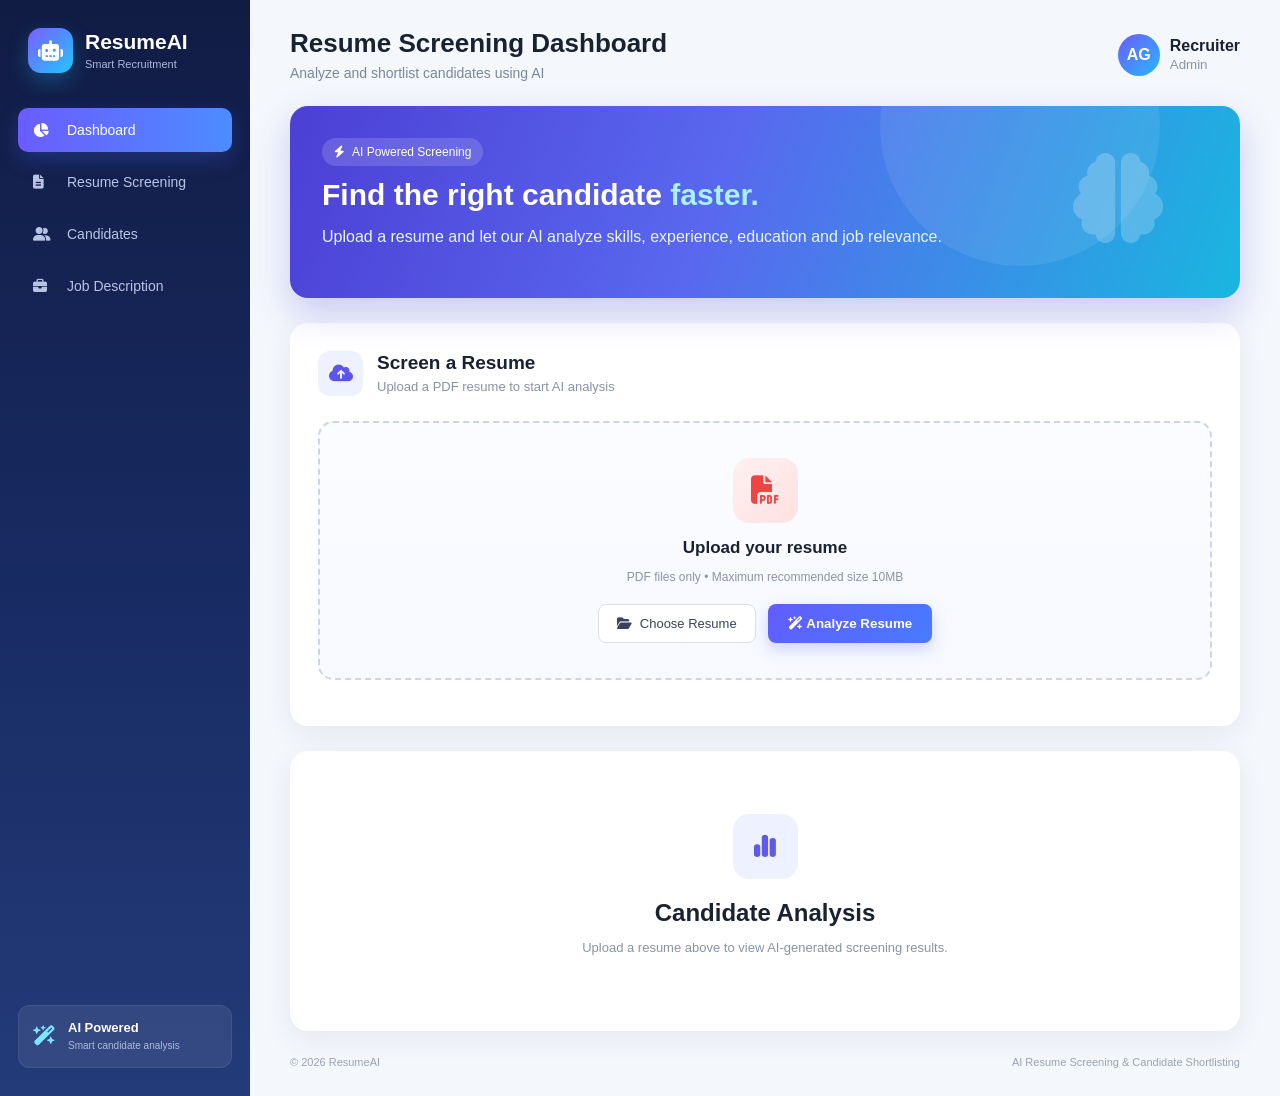
==== frontend/index.html @ be5066f3 "Initial commit - AI Resume Screening System" ====
<!DOCTYPE html>
<html lang="en">

<head>
    <meta charset="UTF-8">
    <meta name="viewport" content="width=device-width, initial-scale=1.0">

    <title>AI Resume Screening</title>

    <link rel="stylesheet" href="style.css">

    <link
        rel="stylesheet"
        href="https://cdnjs.cloudflare.com/ajax/libs/font-awesome/6.5.2/css/all.min.css"
    >
</head>

<body>

    <div class="app">

        <!-- SIDEBAR -->

        <aside class="sidebar">

            <div class="logo">
                <div class="logo-icon">
                    <i class="fa-solid fa-robot"></i>
                </div>

                <div>
                    <h2>ResumeAI</h2>
                    <span>Smart Recruitment</span>
                </div>
            </div>


            <nav>

                <a class="active">
                    <i class="fa-solid fa-chart-pie"></i>
                    Dashboard
                </a>

                <a>
                    <i class="fa-solid fa-file-lines"></i>
                    Resume Screening
                </a>

                <a>
                    <i class="fa-solid fa-user-group"></i>
                    Candidates
                </a>

                <a>
                    <i class="fa-solid fa-briefcase"></i>
                    Job Description
                </a>

            </nav>


            <div class="sidebar-bottom">

                <div class="ai-box">

                    <i class="fa-solid fa-wand-magic-sparkles"></i>

                    <div>
                        <b>AI Powered</b>
                        <small>Smart candidate analysis</small>
                    </div>

                </div>

            </div>

        </aside>


        <!-- MAIN CONTENT -->

        <main class="main">

            <!-- TOP BAR -->

            <header class="topbar">

                <div>
                    <h1>Resume Screening Dashboard</h1>

                    <p>
                        Analyze and shortlist candidates using AI
                    </p>
                </div>


                <div class="profile">

                    <div class="profile-icon">
                        AG
                    </div>

                    <div>
                        <b>Recruiter</b>
                        <small>Admin</small>
                    </div>

                </div>

            </header>


            <!-- WELCOME BANNER -->

            <section class="hero">

                <div class="hero-content">

                    <span class="badge">
                        <i class="fa-solid fa-bolt"></i>
                        AI Powered Screening
                    </span>

                    <h2>
                        Find the right candidate
                        <span>faster.</span>
                    </h2>

                    <p>
                        Upload a resume and let our AI analyze
                        skills, experience, education and job relevance.
                    </p>

                </div>


                <div class="hero-icon">

                    <i class="fa-solid fa-brain"></i>

                </div>

            </section>


            <!-- UPLOAD -->

            <section class="upload-card">

                <div class="section-title">

                    <div class="title-icon">
                        <i class="fa-solid fa-cloud-arrow-up"></i>
                    </div>

                    <div>
                        <h2>Screen a Resume</h2>

                        <p>
                            Upload a PDF resume to start AI analysis
                        </p>
                    </div>

                </div>


                <div class="upload-area">

                    <div class="upload-icon">

                        <i class="fa-solid fa-file-pdf"></i>

                    </div>


                    <h3>
                        Upload your resume
                    </h3>


                    <p>
                        PDF files only • Maximum recommended size 10MB
                    </p>


                    <label class="choose-btn">

                        <i class="fa-solid fa-folder-open"></i>

                        Choose Resume

                        <input
                            type="file"
                            id="resumeFile"
                            accept=".pdf"
                        >

                    </label>


                    <button
                        class="screen-btn"
                        onclick="screenResume()"
                    >

                        <i class="fa-solid fa-wand-magic-sparkles"></i>

                        Analyze Resume

                    </button>

                </div>


                <div id="status"></div>

            </section>


            <!-- RESULT -->

            <section
                id="result"
                class="result-section"
            >

                <div class="empty-result">

                    <div class="empty-icon">

                        <i class="fa-solid fa-chart-simple"></i>

                    </div>

                    <h2>
                        Candidate Analysis
                    </h2>

                    <p>
                        Upload a resume above to view AI-generated
                        screening results.
                    </p>

                </div>

            </section>


            <!-- FOOTER -->

            <footer>

                <span>
                    © 2026 ResumeAI
                </span>

                <span>
                    AI Resume Screening & Candidate Shortlisting
                </span>

            </footer>

        </main>

    </div>


    <script src="script.js"></script>

</body>

</html>
---- frontend/style.css ----
* {
    box-sizing: border-box;
}

body {
    margin: 0;
    font-family: "Segoe UI", Arial, sans-serif;
    background: #f4f7fc;
    color: #182230;
}


/* =========================
   APP
========================= */

.app {
    display: flex;
    min-height: 100vh;
}


/* =========================
   SIDEBAR
========================= */

.sidebar {
    width: 250px;
    min-height: 100vh;

    background:
        linear-gradient(
            180deg,
            #111c44 0%,
            #182b63 55%,
            #243b7a 100%
        );

    color: white;
    padding: 28px 18px;

    display: flex;
    flex-direction: column;
}


.logo {
    display: flex;
    align-items: center;
    gap: 12px;

    padding: 0 10px 35px;
}


.logo-icon {
    width: 45px;
    height: 45px;

    display: flex;
    align-items: center;
    justify-content: center;

    background:
        linear-gradient(
            135deg,
            #7c5cff,
            #20c7ff
        );

    border-radius: 13px;

    font-size: 20px;

    box-shadow:
        0 8px 20px rgba(32, 199, 255, 0.25);
}


.logo h2 {
    margin: 0;
    font-size: 21px;
}


.logo span {
    font-size: 11px;
    color: #aeb9dd;
}


nav {
    display: flex;
    flex-direction: column;
    gap: 8px;
}


nav a {
    display: flex;
    align-items: center;
    gap: 14px;

    padding: 14px 15px;

    color: #b9c4e5;
    text-decoration: none;

    border-radius: 10px;

    font-size: 14px;

    transition: 0.2s;
}


nav a i {
    width: 20px;
}


nav a:hover {
    background: rgba(255,255,255,0.08);
    color: white;
}


nav a.active {
    background:
        linear-gradient(
            90deg,
            #6b5cff,
            #4d8cff
        );

    color: white;

    box-shadow:
        0 8px 20px rgba(70, 100, 255, 0.25);
}


.sidebar-bottom {
    margin-top: auto;
}


.ai-box {
    display: flex;
    align-items: center;
    gap: 12px;

    padding: 14px;

    border-radius: 12px;

    background: rgba(255,255,255,0.08);

    border: 1px solid rgba(255,255,255,0.08);
}


.ai-box i {
    color: #7ce7ff;
    font-size: 20px;
}


.ai-box b {
    display: block;
    font-size: 13px;
}


.ai-box small {
    color: #aeb9dd;
    font-size: 10px;
}


/* =========================
   MAIN
========================= */

.main {
    flex: 1;

    padding: 28px 40px;

    max-width: 1500px;
}


/* =========================
   TOPBAR
========================= */

.topbar {
    display: flex;

    justify-content: space-between;
    align-items: center;

    margin-bottom: 25px;
}


.topbar h1 {
    margin: 0;

    font-size: 26px;

    color: #182230;
}


.topbar p {
    margin: 6px 0 0;

    color: #7b8798;

    font-size: 14px;
}


.profile {
    display: flex;
    align-items: center;
    gap: 10px;
}


.profile-icon {
    width: 42px;
    height: 42px;

    display: flex;
    align-items: center;
    justify-content: center;

    border-radius: 50%;

    background:
        linear-gradient(
            135deg,
            #6b5cff,
            #28b7ff
        );

    color: white;

    font-weight: bold;
}


.profile small {
    display: block;
    color: #8a94a5;
    margin-top: 2px;
}


/* =========================
   HERO
========================= */

.hero {

    position: relative;

    overflow: hidden;

    padding: 32px;

    border-radius: 18px;

    color: white;

    background:
        linear-gradient(
            110deg,
            #4c3fd4,
            #5968ef 45%,
            #19b6df
        );

    display: flex;

    justify-content: space-between;

    align-items: center;

    box-shadow:
        0 15px 35px rgba(78, 75, 220, 0.25);

    margin-bottom: 25px;
}


.hero::after {

    content: "";

    position: absolute;

    width: 280px;
    height: 280px;

    border-radius: 50%;

    background: rgba(255,255,255,0.08);

    right: 80px;
    top: -120px;
}


.hero-content {
    position: relative;
    z-index: 2;
}


.badge {

    display: inline-flex;

    align-items: center;

    gap: 7px;

    padding: 7px 12px;

    border-radius: 20px;

    background: rgba(255,255,255,0.15);

    font-size: 12px;

    margin-bottom: 12px;
}


.hero h2 {

    margin: 0;

    font-size: 30px;

    max-width: 600px;
}


.hero h2 span {

    color: #a7f3ff;
}


.hero p {

    margin-top: 12px;

    max-width: 650px;

    line-height: 1.6;

    color: #e6f7ff;
}


.hero-icon {

    position: relative;

    z-index: 2;

    font-size: 90px;

    color: rgba(255,255,255,0.22);

    margin-right: 45px;
}


/* =========================
   UPLOAD CARD
========================= */

.upload-card {

    background: white;

    border-radius: 18px;

    padding: 28px;

    box-shadow:
        0 8px 30px rgba(31, 45, 70, 0.07);

    margin-bottom: 25px;
}


.section-title {

    display: flex;

    align-items: center;

    gap: 14px;

    margin-bottom: 25px;
}


.title-icon {

    width: 45px;
    height: 45px;

    display: flex;

    align-items: center;
    justify-content: center;

    border-radius: 12px;

    background: #eef1ff;

    color: #5b55e8;

    font-size: 19px;
}


.section-title h2 {

    margin: 0;

    font-size: 19px;
}


.section-title p {

    margin: 5px 0 0;

    color: #8893a4;

    font-size: 13px;
}


/* =========================
   UPLOAD AREA
========================= */

.upload-area {

    border: 2px dashed #cbd5e7;

    border-radius: 15px;

    padding: 35px;

    text-align: center;

    background:
        linear-gradient(
            180deg,
            #fbfcff,
            #f7f9ff
        );

    transition: 0.2s;
}


.upload-area:hover {

    border-color: #6b5cff;

    background: #f7f7ff;
}


.upload-icon {

    width: 65px;
    height: 65px;

    margin: auto;

    display: flex;

    align-items: center;
    justify-content: center;

    border-radius: 16px;

    background:
        linear-gradient(
            135deg,
            #fff0f0,
            #ffe1e1
        );

    color: #ef4444;

    font-size: 28px;
}


.upload-area h3 {

    margin: 15px 0 6px;

    font-size: 17px;
}


.upload-area p {

    color: #8a94a5;

    font-size: 12px;

    margin-bottom: 20px;
}


input[type="file"] {

    display: none;
}


.choose-btn {

    display: inline-flex;

    align-items: center;

    gap: 8px;

    padding: 11px 18px;

    background: white;

    border: 1px solid #d9dfeb;

    border-radius: 8px;

    color: #39445a;

    cursor: pointer;

    font-size: 13px;

    margin-right: 8px;
}


.choose-btn:hover {

    border-color: #6b5cff;

    color: #5b55e8;
}


.screen-btn {

    border: none;

    padding: 12px 20px;

    border-radius: 8px;

    cursor: pointer;

    color: white;

    background:
        linear-gradient(
            135deg,
            #635bff,
            #477cff
        );

    font-weight: 600;

    box-shadow:
        0 6px 15px rgba(83, 91, 240, 0.25);

    transition: 0.2s;
}


.screen-btn:hover {

    transform: translateY(-1px);

    box-shadow:
        0 9px 20px rgba(83, 91, 240, 0.35);
}


#status {

    text-align: center;

    margin-top: 18px;

    font-size: 13px;

    font-weight: 600;
}


/* =========================
   RESULTS
========================= */

.result-section {

    background: white;

    border-radius: 18px;

    padding: 28px;

    box-shadow:
        0 8px 30px rgba(31, 45, 70, 0.07);
}


.empty-result {

    text-align: center;

    padding: 35px;
}


.empty-icon {

    width: 65px;
    height: 65px;

    margin: auto;

    display: flex;

    align-items: center;
    justify-content: center;

    border-radius: 16px;

    background: #eef1ff;

    color: #6159e8;

    font-size: 25px;
}


.empty-result h2 {

    margin-bottom: 5px;
}


.empty-result p {

    color: #8a94a5;

    font-size: 13px;
}


/* =========================
   RESULT HEADER
========================= */

.result-header {

    display: flex;

    justify-content: space-between;

    align-items: center;

    margin-bottom: 22px;
}


.result-header h2 {

    margin: 0;

    font-size: 20px;
}


.result-header p {

    color: #7b8798;

    font-size: 13px;
}


/* =========================
   SCORE CARDS
========================= */

.score-grid {

    display: grid;

    grid-template-columns:
        repeat(4, 1fr);

    gap: 15px;

    margin-bottom: 22px;
}


.score-card {

    padding: 20px;

    border-radius: 14px;

    border: 1px solid #e7ebf3;

    background: #fbfcff;
}


.score-card h3 {

    margin: 0;

    color: #7b8798;

    font-size: 12px;

    font-weight: 600;
}


.score {

    font-size: 26px;

    font-weight: 700;

    margin-top: 10px;

    color: #4f46e5;
}


.score-card:last-child {

    background:
        linear-gradient(
            135deg,
            #eef2ff,
            #e6f7ff
        );

    border-color: #cbd5ff;
}


.score-card:last-child .score {

    color: #4338ca;
}


/* =========================
   INFO GRID
========================= */

.info-grid {

    display: grid;

    grid-template-columns:
        1fr 1fr;

    gap: 15px;
}


.info-card {

    padding: 20px;

    border: 1px solid #e7ebf3;

    border-radius: 14px;

    background: white;
}


.info-card h3 {

    margin-top: 0;

    font-size: 15px;
}


.info-card ul {

    padding-left: 20px;

    line-height: 1.8;

    color: #586579;

    font-size: 13px;
}


.info-card p {

    color: #667085;

    font-size: 13px;
}


/* =========================
   FOOTER
========================= */

footer {

    display: flex;

    justify-content: space-between;

    margin-top: 25px;

    color: #9aa3b2;

    font-size: 11px;
}


/* =========================
   RESPONSIVE
========================= */

@media (max-width: 950px) {

    .sidebar {
        width: 210px;
    }

    .main {
        padding: 25px;
    }

    .score-grid {
        grid-template-columns: 1fr 1fr;
    }

}


@media (max-width: 700px) {

    .sidebar {
        display: none;
    }

    .main {
        padding: 18px;
    }

    .hero {
        padding: 25px;
    }

    .hero-icon {
        display: none;
    }

    .info-grid {
        grid-template-columns: 1fr;
    }

    .score-grid {
        grid-template-columns: 1fr 1fr;
    }

    .choose-btn,
    .screen-btn {
        margin: 5px;
    }

}


@media (max-width: 450px) {

    .score-grid {
        grid-template-columns: 1fr;
    }

    .topbar {
        align-items: flex-start;
    }

    .profile {
        display: none;
    }

}
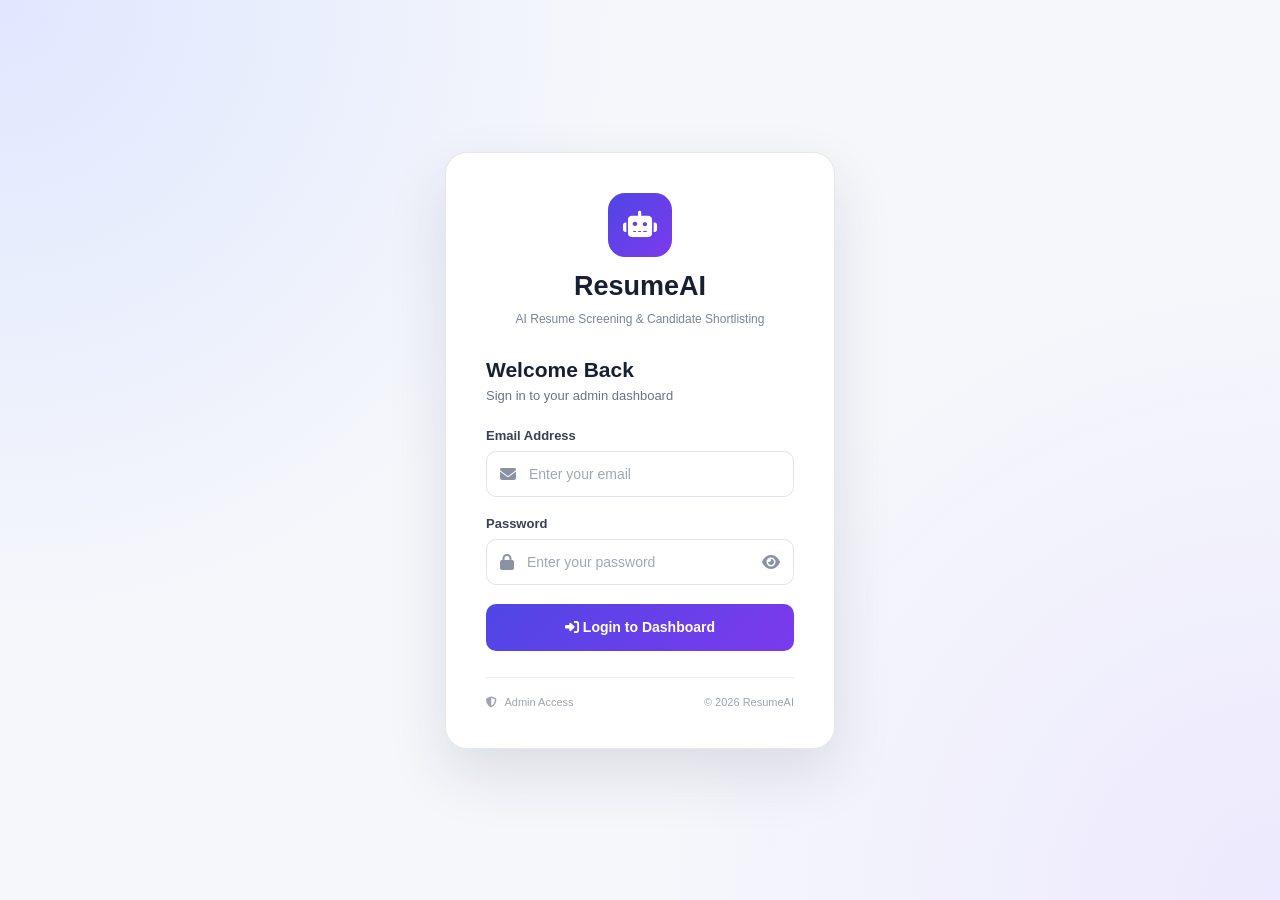
==== commit 50950e6c: "Configure production deployment for Netlify, Render, and Docker" ====
--- a/frontend/index.html
+++ b/frontend/index.html
@@ -5,7 +5,7 @@
     <meta charset="UTF-8">
     <meta name="viewport" content="width=device-width, initial-scale=1.0">
 
-    <title>AI Resume Screening</title>
+    <title>Recruiter Dashboard | ResumeAI</title>
 
     <link rel="stylesheet" href="style.css">
 
@@ -34,31 +34,31 @@
                 </div>
             </div>
 
+            <!-- SIDEBAR NAVIGATION -->
 
             <nav>
 
-                <a class="active">
+                <a href="index.html" class="active">
                     <i class="fa-solid fa-chart-pie"></i>
                     Dashboard
                 </a>
 
-                <a>
-                    <i class="fa-solid fa-file-lines"></i>
-                    Resume Screening
-                </a>
-
-                <a>
-                    <i class="fa-solid fa-user-group"></i>
-                    Candidates
-                </a>
-
-                <a>
+                <a href="candidates.html">
+                    <i class="fa-solid fa-users"></i>
+                    Candidate Screening
+                </a>
+
+                <a href="candidates.html?tab=search">
+                    <i class="fa-solid fa-magnifying-glass"></i>
+                    Skill Search
+                </a>
+
+                <a href="jobs.html">
                     <i class="fa-solid fa-briefcase"></i>
-                    Job Description
+                    Job Descriptions
                 </a>
 
             </nav>
-
 
             <div class="sidebar-bottom">
 
@@ -73,11 +73,15 @@
 
                 </div>
 
+                <a href="#" onclick="logout()">
+                    <i class="fa-solid fa-right-from-bracket"></i>
+                    Logout
+                </a>
+
             </div>
 
         </aside>
 
-
         <!-- MAIN CONTENT -->
 
         <main class="main">
@@ -87,13 +91,12 @@
             <header class="topbar">
 
                 <div>
-                    <h1>Resume Screening Dashboard</h1>
+                    <h1>Recruiter Dashboard</h1>
 
                     <p>
-                        Analyze and shortlist candidates using AI
+                        AI-powered candidate screening and hiring decision support
                     </p>
                 </div>
-
 
                 <div class="profile">
 
@@ -102,172 +105,272 @@
                     </div>
 
                     <div>
-                        <b>Recruiter</b>
-                        <small>Admin</small>
+                        <b id="userEmailBadge">Administrator</b>
+                        <small>Recruiter</small>
                     </div>
 
                 </div>
 
             </header>
 
-
-            <!-- WELCOME BANNER -->
-
-            <section class="hero">
-
-                <div class="hero-content">
-
-                    <span class="badge">
+            <!-- STATS CARDS GRID -->
+
+            <div class="dashboard-stats-grid">
+
+                <div class="stat-card">
+                    <div class="stat-icon" style="background: #eef2ff; color: #4f46e5;">
+                        <i class="fa-solid fa-file-invoice"></i>
+                    </div>
+                    <div class="stat-info">
+                        <span>Total Screened</span>
+                        <strong id="statTotalScreened">0</strong>
+                    </div>
+                </div>
+
+                <div class="stat-card">
+                    <div class="stat-icon" style="background: #f0fdf4; color: #16a34a;">
+                        <i class="fa-solid fa-users"></i>
+                    </div>
+                    <div class="stat-info">
+                        <span>Unique Candidates</span>
+                        <strong id="statTotalCandidates">0</strong>
+                    </div>
+                </div>
+
+                <div class="stat-card">
+                    <div class="stat-icon" style="background: #ecfdf5; color: #059669;">
+                        <i class="fa-solid fa-user-check"></i>
+                    </div>
+                    <div class="stat-info">
+                        <span>Shortlisted</span>
+                        <strong id="statShortlisted" style="color: #059669;">0</strong>
+                    </div>
+                </div>
+
+                <div class="stat-card">
+                    <div class="stat-icon" style="background: #fffbeb; color: #d97706;">
+                        <i class="fa-solid fa-user-clock"></i>
+                    </div>
+                    <div class="stat-info">
+                        <span>Under Review</span>
+                        <strong id="statReview" style="color: #d97706;">0</strong>
+                    </div>
+                </div>
+
+                <div class="stat-card">
+                    <div class="stat-icon" style="background: #f5f3ff; color: #7c3aed;">
+                        <i class="fa-solid fa-briefcase"></i>
+                    </div>
+                    <div class="stat-info">
+                        <span>Active Jobs</span>
+                        <strong id="statTotalJobs">0</strong>
+                    </div>
+                </div>
+
+            </div>
+
+            <!-- QUICK ACTIONS -->
+
+            <div class="quick-actions-grid">
+
+                <a href="candidates.html" class="action-card">
+                    <div class="action-icon">
+                        <i class="fa-solid fa-cloud-arrow-up"></i>
+                    </div>
+                    <h3>Batch Resume Screening</h3>
+                    <p>Upload multiple candidate PDFs and match them against any job description with instant AI ranking.</p>
+                </a>
+
+                <a href="candidates.html?tab=search" class="action-card">
+                    <div class="action-icon" style="background: #fdf2f8; color: #db2777;">
+                        <i class="fa-solid fa-filter"></i>
+                    </div>
+                    <h3>Skill-Based Candidate Search</h3>
+                    <p>Filter candidates across all screened resumes using ANY or ALL required skill combinations.</p>
+                </a>
+
+                <a href="jobs.html" class="action-card">
+                    <div class="action-icon" style="background: #eff6ff; color: #2563eb;">
+                        <i class="fa-solid fa-plus"></i>
+                    </div>
+                    <h3>Create & Manage Jobs</h3>
+                    <p>Add new job descriptions, configure skill requirements, experience thresholds, and degrees.</p>
+                </a>
+
+            </div>
+
+            <!-- SCORE DISTRIBUTION -->
+
+            <section class="score-distribution-card">
+
+                <div class="section-title">
+                    <div class="title-icon">
+                        <i class="fa-solid fa-chart-column"></i>
+                    </div>
+                    <div>
+                        <h2>Candidate Score Distribution</h2>
+                        <p>Real-time matching score breakdown across screened candidates</p>
+                    </div>
+                </div>
+
+                <div class="distribution-bars">
+
+                    <div class="dist-bar-item">
+                        <span class="dist-label">80% - 100%</span>
+                        <div class="dist-bar-track">
+                            <div id="bar80" class="dist-bar-fill" style="width: 0%; background: #10b981;"></div>
+                        </div>
+                        <span id="count80" class="dist-count">0</span>
+                    </div>
+
+                    <div class="dist-bar-item">
+                        <span class="dist-label">60% - 79%</span>
+                        <div class="dist-bar-track">
+                            <div id="bar60" class="dist-bar-fill" style="width: 0%; background: #6366f1;"></div>
+                        </div>
+                        <span id="count60" class="dist-count">0</span>
+                    </div>
+
+                    <div class="dist-bar-item">
+                        <span class="dist-label">40% - 59%</span>
+                        <div class="dist-bar-track">
+                            <div id="bar40" class="dist-bar-fill" style="width: 0%; background: #f59e0b;"></div>
+                        </div>
+                        <span id="count40" class="dist-count">0</span>
+                    </div>
+
+                    <div class="dist-bar-item">
+                        <span class="dist-label">&lt; 40%</span>
+                        <div class="dist-bar-track">
+                            <div id="bar0" class="dist-bar-fill" style="width: 0%; background: #ef4444;"></div>
+                        </div>
+                        <span id="count0" class="dist-count">0</span>
+                    </div>
+
+                </div>
+
+            </section>
+
+            <!-- INSTANT SINGLE RESUME SCREENING -->
+
+            <section class="upload-card">
+
+                <div class="section-title">
+                    <div class="title-icon">
                         <i class="fa-solid fa-bolt"></i>
-                        AI Powered Screening
-                    </span>
-
-                    <h2>
-                        Find the right candidate
-                        <span>faster.</span>
-                    </h2>
-
+                    </div>
+                    <div>
+                        <h2>Instant Single Resume Screening</h2>
+                        <p>Analyze a single PDF resume against a selected job or custom requirements</p>
+                    </div>
+                </div>
+
+                <div class="form-row" style="margin-bottom: 18px;">
+
+                    <div class="form-group" style="flex: 1;">
+                        <label for="jobSelect" style="font-weight: 600; color: #374151; margin-bottom: 6px; display: block;">
+                            Select Saved Job
+                        </label>
+                        <select id="jobSelect" class="custom-select" style="width: 100%; height: 44px;">
+                            <option value="">-- Use Custom Job Description Below --</option>
+                        </select>
+                    </div>
+
+                </div>
+
+                <div class="form-group" style="margin-bottom: 20px;">
+                    <label for="jobDescription" style="font-weight: 600; color: #374151; margin-bottom: 6px; display: block;">
+                        Job Description (or edit selected job requirements)
+                    </label>
+                    <textarea
+                        id="jobDescription"
+                        rows="4"
+                        placeholder="Paste custom job description here, or select a job from the dropdown above..."
+                        style="width: 100%; padding: 12px; border: 1px solid #d1d5db; border-radius: 10px; font-family: inherit; font-size: 14px; resize: vertical;"
+                    ></textarea>
+                </div>
+
+                <div class="upload-area">
+
+                    <div class="upload-icon">
+                        <i class="fa-solid fa-file-pdf"></i>
+                    </div>
+
+                    <h3>Upload candidate resume</h3>
+                    <p>PDF format only</p>
+
+                    <label class="choose-btn">
+                        <i class="fa-solid fa-folder-open"></i>
+                        Choose PDF Resume
+                        <input type="file" id="resumeFile" accept=".pdf">
+                    </label>
+
+                    <button class="screen-btn" onclick="screenResume()">
+                        <i class="fa-solid fa-wand-magic-sparkles"></i>
+                        Analyze Resume
+                    </button>
+
+                </div>
+
+                <div id="status"></div>
+
+            </section>
+
+            <!-- SINGLE SCREENING RESULTS -->
+
+            <section id="result" class="result-section">
+
+                <div class="empty-result">
+                    <div class="empty-icon">
+                        <i class="fa-solid fa-chart-simple"></i>
+                    </div>
+                    <h2>Candidate Analysis</h2>
                     <p>
-                        Upload a resume and let our AI analyze
-                        skills, experience, education and job relevance.
+                        Upload a resume above to view AI-generated match breakdown, rule-based scoring, and TF-IDF similarity.
                     </p>
-
-                </div>
-
-
-                <div class="hero-icon">
-
-                    <i class="fa-solid fa-brain"></i>
-
                 </div>
 
             </section>
 
-
-            <!-- UPLOAD -->
-
-            <section class="upload-card">
+            <!-- RECENT SESSIONS TABLE -->
+
+            <section class="upload-card" style="margin-top: 25px;">
 
                 <div class="section-title">
-
                     <div class="title-icon">
-                        <i class="fa-solid fa-cloud-arrow-up"></i>
-                    </div>
-
-                    <div>
-                        <h2>Screen a Resume</h2>
-
-                        <p>
-                            Upload a PDF resume to start AI analysis
-                        </p>
-                    </div>
-
-                </div>
-
-
-                <div class="upload-area">
-
-                    <div class="upload-icon">
-
-                        <i class="fa-solid fa-file-pdf"></i>
-
-                    </div>
-
-
-                    <h3>
-                        Upload your resume
-                    </h3>
-
-
-                    <p>
-                        PDF files only • Maximum recommended size 10MB
-                    </p>
-
-
-                    <label class="choose-btn">
-
-                        <i class="fa-solid fa-folder-open"></i>
-
-                        Choose Resume
-
-                        <input
-                            type="file"
-                            id="resumeFile"
-                            accept=".pdf"
-                        >
-
-                    </label>
-
-
-                    <button
-                        class="screen-btn"
-                        onclick="screenResume()"
-                    >
-
-                        <i class="fa-solid fa-wand-magic-sparkles"></i>
-
-                        Analyze Resume
-
-                    </button>
-
-                </div>
-
-
-                <div id="status"></div>
+                        <i class="fa-solid fa-clock-rotate-left"></i>
+                    </div>
+                    <div>
+                        <h2>Recent Screening Activity</h2>
+                        <p>History of screening sessions and top candidates</p>
+                    </div>
+                </div>
+
+                <div id="recentActivityContainer">
+                    <div class="empty-result">
+                        <div class="empty-icon">
+                            <i class="fa-solid fa-inbox"></i>
+                        </div>
+                        <h2>No screening activity yet</h2>
+                        <p>Screen resumes above to see session records appear here.</p>
+                    </div>
+                </div>
 
             </section>
 
-
-            <!-- RESULT -->
-
-            <section
-                id="result"
-                class="result-section"
-            >
-
-                <div class="empty-result">
-
-                    <div class="empty-icon">
-
-                        <i class="fa-solid fa-chart-simple"></i>
-
-                    </div>
-
-                    <h2>
-                        Candidate Analysis
-                    </h2>
-
-                    <p>
-                        Upload a resume above to view AI-generated
-                        screening results.
-                    </p>
-
-                </div>
-
-            </section>
-
-
             <!-- FOOTER -->
 
             <footer>
-
-                <span>
-                    © 2026 ResumeAI
-                </span>
-
-                <span>
-                    AI Resume Screening & Candidate Shortlisting
-                </span>
-
+                <span>© 2026 ResumeAI</span>
+                <span>AI Resume Screening &amp; Candidate Shortlisting System</span>
             </footer>
 
         </main>
 
     </div>
 
-
+    <!-- JAVASCRIPT -->
     <script src="script.js"></script>
 
 </body>
-
-</html>+</html>
--- a/frontend/style.css
+++ b/frontend/style.css
@@ -926,4 +926,1050 @@
         display: none;
     }
 
-}+}
+
+/* ================= LOGIN PAGE ================= */
+
+.login-page {
+    margin: 0;
+    min-height: 100vh;
+    display: flex;
+    align-items: center;
+    justify-content: center;
+    background:
+        radial-gradient(circle at top left, #e0e7ff, transparent 40%),
+        radial-gradient(circle at bottom right, #ede9fe, transparent 40%),
+        #f5f7fb;
+    font-family: Arial, sans-serif;
+}
+
+.login-container {
+    width: 100%;
+    max-width: 440px;
+    padding: 25px;
+}
+
+.login-card {
+    background: #ffffff;
+    border: 1px solid #e5e7eb;
+    border-radius: 22px;
+    padding: 40px;
+    box-shadow: 0 25px 60px rgba(30, 41, 59, 0.12);
+}
+
+.login-logo {
+    text-align: center;
+    margin-bottom: 30px;
+}
+
+.login-logo-icon {
+    width: 64px;
+    height: 64px;
+    margin: 0 auto 14px;
+    display: flex;
+    align-items: center;
+    justify-content: center;
+    border-radius: 17px;
+    background: linear-gradient(135deg, #4f46e5, #7c3aed);
+    color: #ffffff;
+    font-size: 27px;
+}
+
+.login-logo h1 {
+    margin: 0;
+    color: #172033;
+    font-size: 27px;
+}
+
+.login-logo p {
+    margin-top: 8px;
+    color: #7b8494;
+    font-size: 12px;
+    line-height: 1.5;
+}
+
+.login-heading {
+    margin-bottom: 25px;
+}
+
+.login-heading h2 {
+    margin: 0 0 6px;
+    color: #172033;
+    font-size: 21px;
+}
+
+.login-heading p {
+    margin: 0;
+    color: #697386;
+    font-size: 13px;
+}
+
+.login-input {
+    margin-bottom: 19px;
+}
+
+.login-input label {
+    display: block;
+    margin-bottom: 8px;
+    color: #374151;
+    font-size: 13px;
+    font-weight: 600;
+}
+
+.input-box {
+    height: 46px;
+    display: flex;
+    align-items: center;
+    padding: 0 13px;
+    border: 1px solid #dfe3eb;
+    border-radius: 10px;
+    background: #ffffff;
+}
+
+.input-box:focus-within {
+    border-color: #6366f1;
+    box-shadow: 0 0 0 3px rgba(99, 102, 241, 0.10);
+}
+
+.input-box > i:first-child {
+    color: #8b93a3;
+    margin-right: 11px;
+}
+
+.input-box input {
+    flex: 1;
+    border: none;
+    outline: none;
+    background: transparent;
+    color: #172033;
+    font-size: 14px;
+}
+
+.input-box input::placeholder {
+    color: #a0a7b4;
+}
+
+.password-toggle {
+    cursor: pointer;
+    color: #8b93a3;
+    margin-left: 8px;
+}
+
+.login-btn {
+    width: 100%;
+    height: 47px;
+    border: none;
+    border-radius: 10px;
+    background: linear-gradient(135deg, #4f46e5, #7c3aed);
+    color: #ffffff;
+    font-size: 14px;
+    font-weight: 600;
+    cursor: pointer;
+}
+
+.login-btn:hover {
+    transform: translateY(-1px);
+    box-shadow: 0 10px 25px rgba(79, 70, 229, 0.25);
+}
+
+.login-error {
+    display: flex;
+    align-items: center;
+    gap: 8px;
+    margin-bottom: 15px;
+    padding: 11px;
+    border: 1px solid #fecaca;
+    border-radius: 9px;
+    background: #fef2f2;
+    color: #dc2626;
+    font-size: 13px;
+}
+
+.login-footer {
+    display: flex;
+    justify-content: space-between;
+    margin-top: 26px;
+    padding-top: 18px;
+    border-top: 1px solid #edf0f4;
+    color: #9ca3af;
+    font-size: 11px;
+}
+
+.login-footer i {
+    margin-right: 5px;
+}
+
+@media (max-width: 500px) {
+    .login-container {
+        padding: 15px;
+    }
+
+    .login-card {
+        padding: 28px 22px;
+    }
+}
+
+/* =========================================
+   CANDIDATE SCREENING PAGE
+========================================= */
+
+.upload-box {
+    border: 2px dashed #c7d2fe;
+    background: #f8faff;
+    border-radius: 14px;
+    padding: 32px 20px;
+    text-align: center;
+    transition: all 0.2s ease-in-out;
+    cursor: pointer;
+    display: block;
+    user-select: none;
+    outline: none;
+}
+
+.upload-box:hover,
+.upload-box:focus {
+    border-color: #6366f1;
+    background: #f5f3ff;
+    box-shadow: 0 0 0 3px rgba(99, 102, 241, 0.12);
+}
+
+.upload-box.dragover {
+    border-color: #4f46e5;
+    background: #eef2ff;
+    border-style: solid;
+    transform: scale(1.008);
+    box-shadow: 0 8px 16px rgba(79, 70, 229, 0.15);
+}
+
+.upload-box > i {
+    font-size: 40px;
+    color: #6366f1;
+    margin-bottom: 12px;
+    display: inline-block;
+    transition: transform 0.2s ease;
+}
+
+.upload-box:hover > i {
+    transform: translateY(-2px);
+}
+
+.upload-box h3 {
+    margin-bottom: 6px;
+    color: #172033;
+    font-size: 18px;
+    font-weight: 600;
+}
+
+.upload-box p {
+    color: #697386;
+    font-size: 14px;
+    margin-bottom: 14px;
+}
+
+.upload-browse-btn {
+    display: inline-flex;
+    align-items: center;
+    gap: 8px;
+    padding: 8px 18px;
+    background: #4f46e5;
+    color: #ffffff;
+    font-size: 13.5px;
+    font-weight: 500;
+    border-radius: 8px;
+    box-shadow: 0 1px 2px rgba(79, 70, 229, 0.2);
+    transition: all 0.2s ease;
+    pointer-events: none;
+}
+
+.upload-box:hover .upload-browse-btn {
+    background: #4338ca;
+    box-shadow: 0 4px 8px rgba(79, 70, 229, 0.25);
+    transform: translateY(-1px);
+}
+
+.upload-box input[type="file"] {
+    display: none;
+}
+
+
+/* Selected Files */
+
+.selected-files {
+    margin-top: 18px;
+}
+
+.selected-files-heading {
+    display: flex;
+    align-items: center;
+    justify-content: space-between;
+    margin-bottom: 10px;
+    color: #374151;
+    font-size: 14px;
+}
+
+.clear-files-btn {
+    background: #fee2e2;
+    color: #dc2626;
+    border: none;
+    border-radius: 6px;
+    padding: 4px 10px;
+    font-size: 12px;
+    font-weight: 500;
+    cursor: pointer;
+    display: inline-flex;
+    align-items: center;
+    gap: 5px;
+    transition: background 0.15s ease;
+}
+
+.clear-files-btn:hover {
+    background: #fecaca;
+}
+
+.selected-file-item {
+    display: flex;
+    align-items: center;
+    justify-content: space-between;
+    padding: 11px 14px;
+    margin-bottom: 8px;
+    background: #f8fafc;
+    border: 1px solid #e5e7eb;
+    border-radius: 9px;
+}
+
+.selected-file-item > div {
+    display: flex;
+    align-items: center;
+    gap: 10px;
+}
+
+.selected-file-item i {
+    color: #ef4444;
+}
+
+.selected-file-item span {
+    color: #374151;
+    font-size: 14px;
+}
+
+.selected-file-item small {
+    color: #9ca3af;
+}
+
+
+/* Status Messages */
+
+.screen-status {
+    margin-top: 18px;
+}
+
+.success-message,
+.error-message,
+.loading-message {
+    padding: 12px 15px;
+    border-radius: 9px;
+    font-size: 14px;
+    display: flex;
+    align-items: center;
+    gap: 9px;
+}
+
+.success-message {
+    background: #ecfdf5;
+    color: #047857;
+    border: 1px solid #a7f3d0;
+}
+
+.error-message {
+    background: #fef2f2;
+    color: #b91c1c;
+    border: 1px solid #fecaca;
+}
+
+.loading-message {
+    background: #eff6ff;
+    color: #2563eb;
+    border: 1px solid #bfdbfe;
+}
+
+
+/* Candidate Results */
+
+.candidate-results {
+    margin-top: 24px;
+}
+
+
+/* Summary Cards */
+
+.candidate-summary {
+    display: grid;
+    grid-template-columns: repeat(3, 1fr);
+    gap: 16px;
+    margin: 22px 0;
+}
+
+.summary-card {
+    display: flex;
+    align-items: center;
+    gap: 14px;
+    padding: 18px;
+    background: #ffffff;
+    border: 1px solid #e5e7eb;
+    border-radius: 12px;
+}
+
+.summary-icon {
+    width: 45px;
+    height: 45px;
+    display: flex;
+    align-items: center;
+    justify-content: center;
+    border-radius: 10px;
+    background: #eef2ff;
+    color: #6366f1;
+    font-size: 18px;
+}
+
+.summary-card span {
+    display: block;
+    color: #6b7280;
+    font-size: 13px;
+    margin-bottom: 4px;
+}
+
+.summary-card strong {
+    font-size: 22px;
+    color: #172033;
+}
+
+
+/* Candidate Table */
+
+.candidate-table-wrapper {
+    width: 100%;
+    overflow-x: auto;
+    border: 1px solid #e5e7eb;
+    border-radius: 12px;
+}
+
+.candidate-table {
+    width: 100%;
+    min-width: 900px;
+    border-collapse: collapse;
+    background: #ffffff;
+}
+
+.candidate-table th {
+    padding: 14px 15px;
+    text-align: left;
+    background: #f8fafc;
+    color: #4b5563;
+    font-size: 12px;
+    text-transform: uppercase;
+    letter-spacing: 0.4px;
+    border-bottom: 1px solid #e5e7eb;
+}
+
+.candidate-table td {
+    padding: 15px;
+    border-bottom: 1px solid #f0f1f4;
+    color: #374151;
+    font-size: 14px;
+}
+
+.candidate-table tbody tr:hover {
+    background: #fafbff;
+}
+
+
+/* Rank */
+
+.rank-number {
+    width: 32px;
+    height: 32px;
+    display: flex;
+    align-items: center;
+    justify-content: center;
+    background: #eef2ff;
+    color: #4f46e5;
+    border-radius: 8px;
+    font-weight: 700;
+}
+
+
+/* Candidate Name */
+
+.candidate-name {
+    display: flex;
+    align-items: center;
+    gap: 10px;
+}
+
+.candidate-avatar {
+    width: 36px;
+    height: 36px;
+    display: flex;
+    align-items: center;
+    justify-content: center;
+    background: #f3f4f6;
+    color: #6366f1;
+    border-radius: 50%;
+}
+
+.candidate-name strong {
+    display: block;
+    color: #172033;
+    max-width: 220px;
+    overflow: hidden;
+    text-overflow: ellipsis;
+    white-space: nowrap;
+}
+
+.candidate-name small {
+    display: block;
+    color: #9ca3af;
+    margin-top: 3px;
+}
+
+
+/* Overall Score */
+
+.overall-score {
+    display: inline-flex;
+    align-items: center;
+    justify-content: center;
+    min-width: 62px;
+    padding: 7px 10px;
+    border-radius: 7px;
+    background: #eef2ff;
+    color: #4338ca;
+    font-weight: 700;
+}
+
+
+/* Match Value */
+
+.match-value {
+    font-size: 12px;
+    font-weight: 600;
+    padding: 5px 9px;
+    border-radius: 6px;
+    background: #ecfdf5;
+    color: #047857;
+}
+
+
+/* Candidate Status */
+
+.candidate-status {
+    display: inline-block;
+    padding: 6px 10px;
+    border-radius: 20px;
+    font-size: 12px;
+    font-weight: 600;
+}
+
+.status-shortlisted {
+    background: #dcfce7;
+    color: #15803d;
+}
+
+.status-review {
+    background: #fef3c7;
+    color: #b45309;
+}
+
+
+/* Candidate Details */
+
+.candidate-details-section {
+    margin-top: 30px;
+}
+
+.candidate-details-section > h2 {
+    color: #172033;
+    margin-bottom: 5px;
+}
+
+.candidate-details-section > p {
+    color: #697386;
+    font-size: 14px;
+    margin-bottom: 18px;
+}
+
+.candidate-detail-card {
+    padding: 20px;
+    margin-bottom: 14px;
+    border: 1px solid #e5e7eb;
+    border-radius: 12px;
+    background: #ffffff;
+}
+
+.candidate-detail-header {
+    display: flex;
+    align-items: center;
+    justify-content: space-between;
+    gap: 15px;
+    margin-bottom: 20px;
+}
+
+.candidate-detail-header h3 {
+    color: #172033;
+    margin-bottom: 5px;
+}
+
+.candidate-detail-header span {
+    color: #6b7280;
+    font-size: 13px;
+}
+
+
+/* Skills */
+
+.skills-columns {
+    display: grid;
+    grid-template-columns: 1fr 1fr;
+    gap: 20px;
+}
+
+.skills-columns h4 {
+    color: #374151;
+    margin-bottom: 10px;
+    font-size: 14px;
+}
+
+.skills-columns h4 i {
+    margin-right: 6px;
+    color: #6366f1;
+}
+
+.skill-tags,
+.missing-tags {
+    display: flex;
+    flex-wrap: wrap;
+    gap: 7px;
+}
+
+.skill-tags span,
+.missing-tags span {
+    padding: 6px 9px;
+    border-radius: 6px;
+    font-size: 12px;
+}
+
+.skill-tags span {
+    background: #ecfdf5;
+    color: #047857;
+}
+
+.missing-tags span {
+    background: #fef2f2;
+    color: #b91c1c;
+}
+
+
+/* Responsive */
+
+@media (max-width: 800px) {
+
+    .candidate-summary {
+        grid-template-columns: 1fr;
+    }
+
+    .skills-columns {
+        grid-template-columns: 1fr;
+    }
+
+    .candidate-detail-header {
+        align-items: flex-start;
+        flex-direction: column;
+    }
+
+}
+
+@media (max-width: 600px) {
+
+    .upload-box {
+        padding: 25px 15px;
+    }
+
+    .selected-file-item {
+        align-items: flex-start;
+        gap: 8px;
+        flex-direction: column;
+    }
+
+}
+
+
+/* =========================================
+   SIDEBAR LOGOUT & JOB ITEM STYLES
+========================================= */
+
+.sidebar-bottom a {
+    display: flex;
+    align-items: center;
+    gap: 12px;
+    padding: 12px 14px;
+    margin-top: 14px;
+    color: #f87171;
+    text-decoration: none;
+    border-radius: 10px;
+    font-size: 14px;
+    font-weight: 500;
+    transition: 0.2s;
+    background: rgba(239, 68, 68, 0.12);
+    border: 1px solid rgba(239, 68, 68, 0.2);
+}
+
+.sidebar-bottom a:hover {
+    background: rgba(239, 68, 68, 0.25);
+    color: #ffffff;
+}
+
+.job-item {
+    display: flex;
+    justify-content: space-between;
+    align-items: center;
+    padding: 18px 20px;
+    margin-bottom: 12px;
+    background: #ffffff;
+    border: 1px solid #e5e7eb;
+    border-radius: 12px;
+    transition: 0.2s;
+}
+
+.job-item:hover {
+    border-color: #c7d2fe;
+    box-shadow: 0 4px 12px rgba(99, 102, 241, 0.08);
+}
+
+.job-item h3 {
+    margin: 0 0 6px 0;
+    color: #172033;
+    font-size: 16px;
+}
+
+.job-item p {
+    margin: 0 0 6px 0;
+    color: #4b5563;
+    font-size: 13px;
+}
+
+.job-item small {
+    color: #9ca3af;
+    font-size: 12px;
+}
+
+.delete-btn {
+    width: 38px;
+    height: 38px;
+    border: 1px solid #fee2e2;
+    background: #fef2f2;
+    color: #ef4444;
+    border-radius: 8px;
+    cursor: pointer;
+    display: flex;
+    align-items: center;
+    justify-content: center;
+    transition: 0.2s;
+}
+
+.delete-btn:hover {
+    background: #ef4444;
+    color: white;
+}
+
+
+/* =========================================
+   DASHBOARD STATS & CARDS
+========================================= */
+
+.dashboard-stats-grid {
+    display: grid;
+    grid-template-columns: repeat(auto-fit, minmax(210px, 1fr));
+    gap: 16px;
+    margin-bottom: 25px;
+}
+
+.stat-card {
+    background: #ffffff;
+    border: 1px solid #e5e7eb;
+    border-radius: 14px;
+    padding: 20px;
+    display: flex;
+    align-items: center;
+    gap: 16px;
+    transition: transform 0.2s, box-shadow 0.2s;
+}
+
+.stat-card:hover {
+    transform: translateY(-2px);
+    box-shadow: 0 10px 20px rgba(0, 0, 0, 0.04);
+}
+
+.stat-icon {
+    width: 50px;
+    height: 50px;
+    border-radius: 12px;
+    display: flex;
+    align-items: center;
+    justify-content: center;
+    font-size: 20px;
+}
+
+.stat-info span {
+    display: block;
+    font-size: 13px;
+    color: #6b7280;
+    margin-bottom: 4px;
+}
+
+.stat-info strong {
+    display: block;
+    font-size: 26px;
+    color: #111827;
+    font-weight: 700;
+}
+
+/* Quick Actions */
+.quick-actions-grid {
+    display: grid;
+    grid-template-columns: repeat(auto-fit, minmax(240px, 1fr));
+    gap: 16px;
+    margin-bottom: 25px;
+}
+
+.action-card {
+    background: #ffffff;
+    border: 1px solid #e5e7eb;
+    border-radius: 14px;
+    padding: 22px;
+    text-decoration: none;
+    color: inherit;
+    display: flex;
+    flex-direction: column;
+    gap: 10px;
+    transition: 0.2s;
+}
+
+.action-card:hover {
+    border-color: #6366f1;
+    transform: translateY(-2px);
+    box-shadow: 0 10px 25px rgba(99, 102, 241, 0.08);
+}
+
+.action-icon {
+    width: 44px;
+    height: 44px;
+    border-radius: 10px;
+    background: #eef2ff;
+    color: #4f46e5;
+    display: flex;
+    align-items: center;
+    justify-content: center;
+    font-size: 18px;
+}
+
+.action-card h3 {
+    margin: 0;
+    font-size: 17px;
+    color: #111827;
+}
+
+.action-card p {
+    margin: 0;
+    font-size: 13px;
+    color: #6b7280;
+    line-height: 1.4;
+}
+
+/* Score Distribution */
+.score-distribution-card {
+    background: #ffffff;
+    border: 1px solid #e5e7eb;
+    border-radius: 14px;
+    padding: 22px;
+    margin-bottom: 25px;
+}
+
+.distribution-bars {
+    display: flex;
+    flex-direction: column;
+    gap: 14px;
+    margin-top: 15px;
+}
+
+.dist-bar-item {
+    display: flex;
+    align-items: center;
+    gap: 14px;
+}
+
+.dist-label {
+    width: 90px;
+    font-size: 13px;
+    font-weight: 600;
+    color: #374151;
+}
+
+.dist-bar-track {
+    flex: 1;
+    height: 12px;
+    background: #f3f4f6;
+    border-radius: 6px;
+    overflow: hidden;
+}
+
+.dist-bar-fill {
+    height: 100%;
+    border-radius: 6px;
+    transition: width 0.4s ease;
+}
+
+.dist-count {
+    width: 50px;
+    text-align: right;
+    font-size: 13px;
+    font-weight: 700;
+    color: #4b5563;
+}
+
+/* Tabs */
+.view-tabs {
+    display: flex;
+    gap: 10px;
+    margin-bottom: 22px;
+    border-bottom: 2px solid #e5e7eb;
+    padding-bottom: 2px;
+}
+
+.tab-btn {
+    padding: 11px 20px;
+    border: none;
+    background: transparent;
+    font-size: 14px;
+    font-weight: 600;
+    color: #6b7280;
+    cursor: pointer;
+    border-bottom: 3px solid transparent;
+    display: flex;
+    align-items: center;
+    gap: 8px;
+    transition: 0.2s;
+}
+
+.tab-btn:hover {
+    color: #4f46e5;
+}
+
+.tab-btn.active {
+    color: #4f46e5;
+    border-bottom-color: #4f46e5;
+}
+
+/* Skill Search Controls */
+.search-controls-bar {
+    display: flex;
+    flex-wrap: wrap;
+    align-items: center;
+    gap: 14px;
+    margin-bottom: 20px;
+    background: #f8fafc;
+    padding: 16px;
+    border-radius: 12px;
+    border: 1px solid #e2e8f0;
+}
+
+.mode-toggle-group {
+    display: flex;
+    border-radius: 8px;
+    overflow: hidden;
+    border: 1px solid #cbd5e1;
+    background: #ffffff;
+}
+
+.mode-btn {
+    padding: 8px 16px;
+    border: none;
+    background: transparent;
+    font-size: 13px;
+    font-weight: 600;
+    cursor: pointer;
+    color: #475569;
+    transition: 0.2s;
+}
+
+.mode-btn.active {
+    background: #4f46e5;
+    color: #ffffff;
+}
+
+.custom-select,
+.custom-input {
+    padding: 8px 14px;
+    border: 1px solid #cbd5e1;
+    border-radius: 8px;
+    font-size: 13px;
+    font-family: inherit;
+    background: #ffffff;
+    color: #1e293b;
+    outline: none;
+}
+
+.custom-input:focus,
+.custom-select:focus {
+    border-color: #6366f1;
+    box-shadow: 0 0 0 3px rgba(99, 102, 241, 0.15);
+}
+
+/* Modal */
+.modal-overlay {
+    position: fixed;
+    top: 0;
+    left: 0;
+    width: 100%;
+    height: 100%;
+    background: rgba(15, 23, 42, 0.6);
+    backdrop-filter: blur(4px);
+    display: flex;
+    align-items: center;
+    justify-content: center;
+    z-index: 9999;
+    padding: 20px;
+}
+
+.modal-content {
+    background: #ffffff;
+    border-radius: 16px;
+    max-width: 700px;
+    width: 100%;
+    max-height: 88vh;
+    overflow-y: auto;
+    padding: 28px;
+    box-shadow: 0 20px 40px rgba(0,0,0,0.2);
+    position: relative;
+}
+
+.modal-close-btn {
+    position: absolute;
+    top: 20px;
+    right: 20px;
+    width: 32px;
+    height: 32px;
+    border-radius: 50%;
+    border: 1px solid #e2e8f0;
+    background: #f8fafc;
+    color: #64748b;
+    cursor: pointer;
+    display: flex;
+    align-items: center;
+    justify-content: center;
+    font-size: 16px;
+}
+
+.modal-close-btn:hover {
+    background: #fee2e2;
+    color: #ef4444;
+}
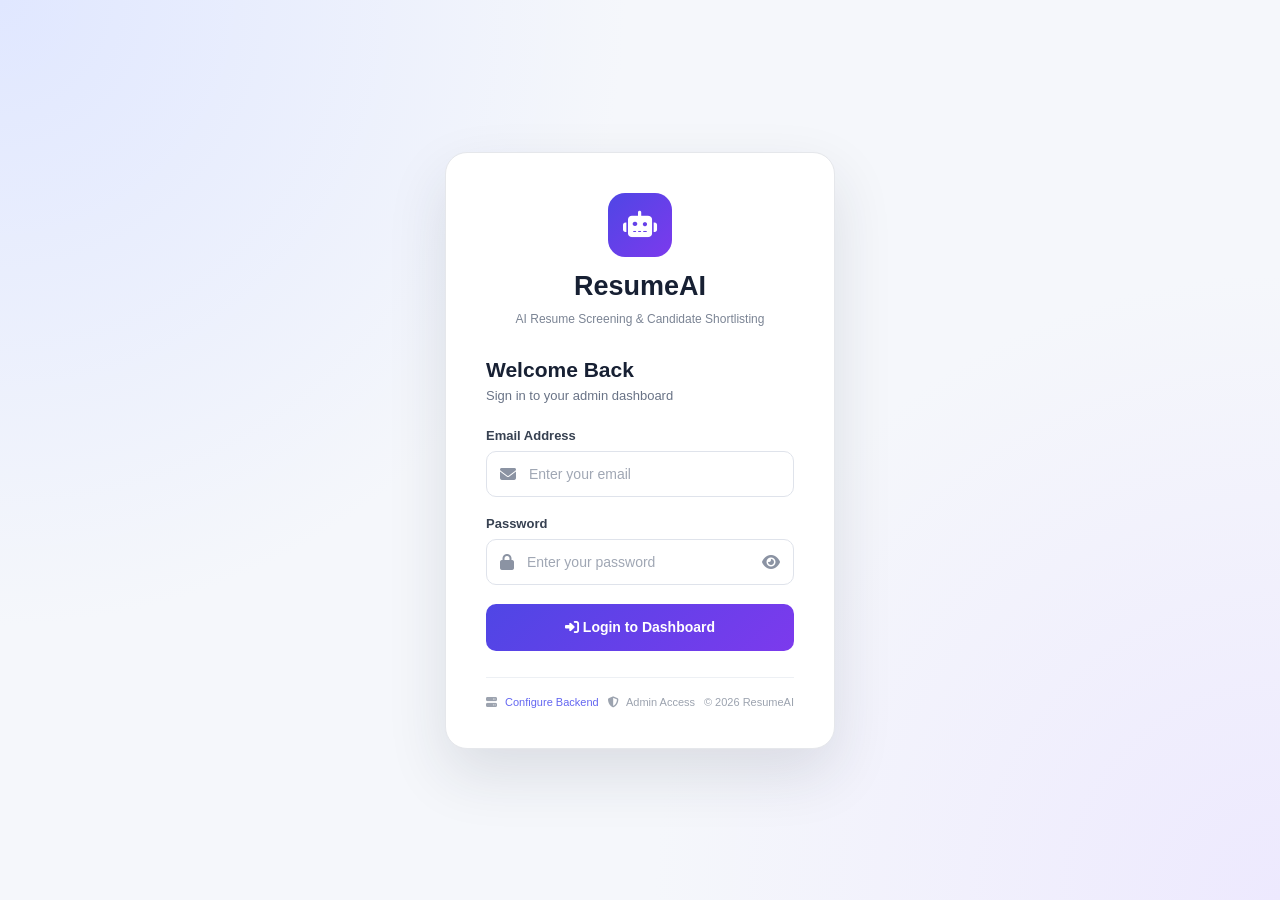
==== commit 6396b38a: "Add production config.js and dynamic backend resolution for Netlify and Render" ====
--- a/frontend/index.html
+++ b/frontend/index.html
@@ -370,6 +370,7 @@
     </div>
 
     <!-- JAVASCRIPT -->
+    <script src="config.js"></script>
     <script src="script.js"></script>
 
 </body>
